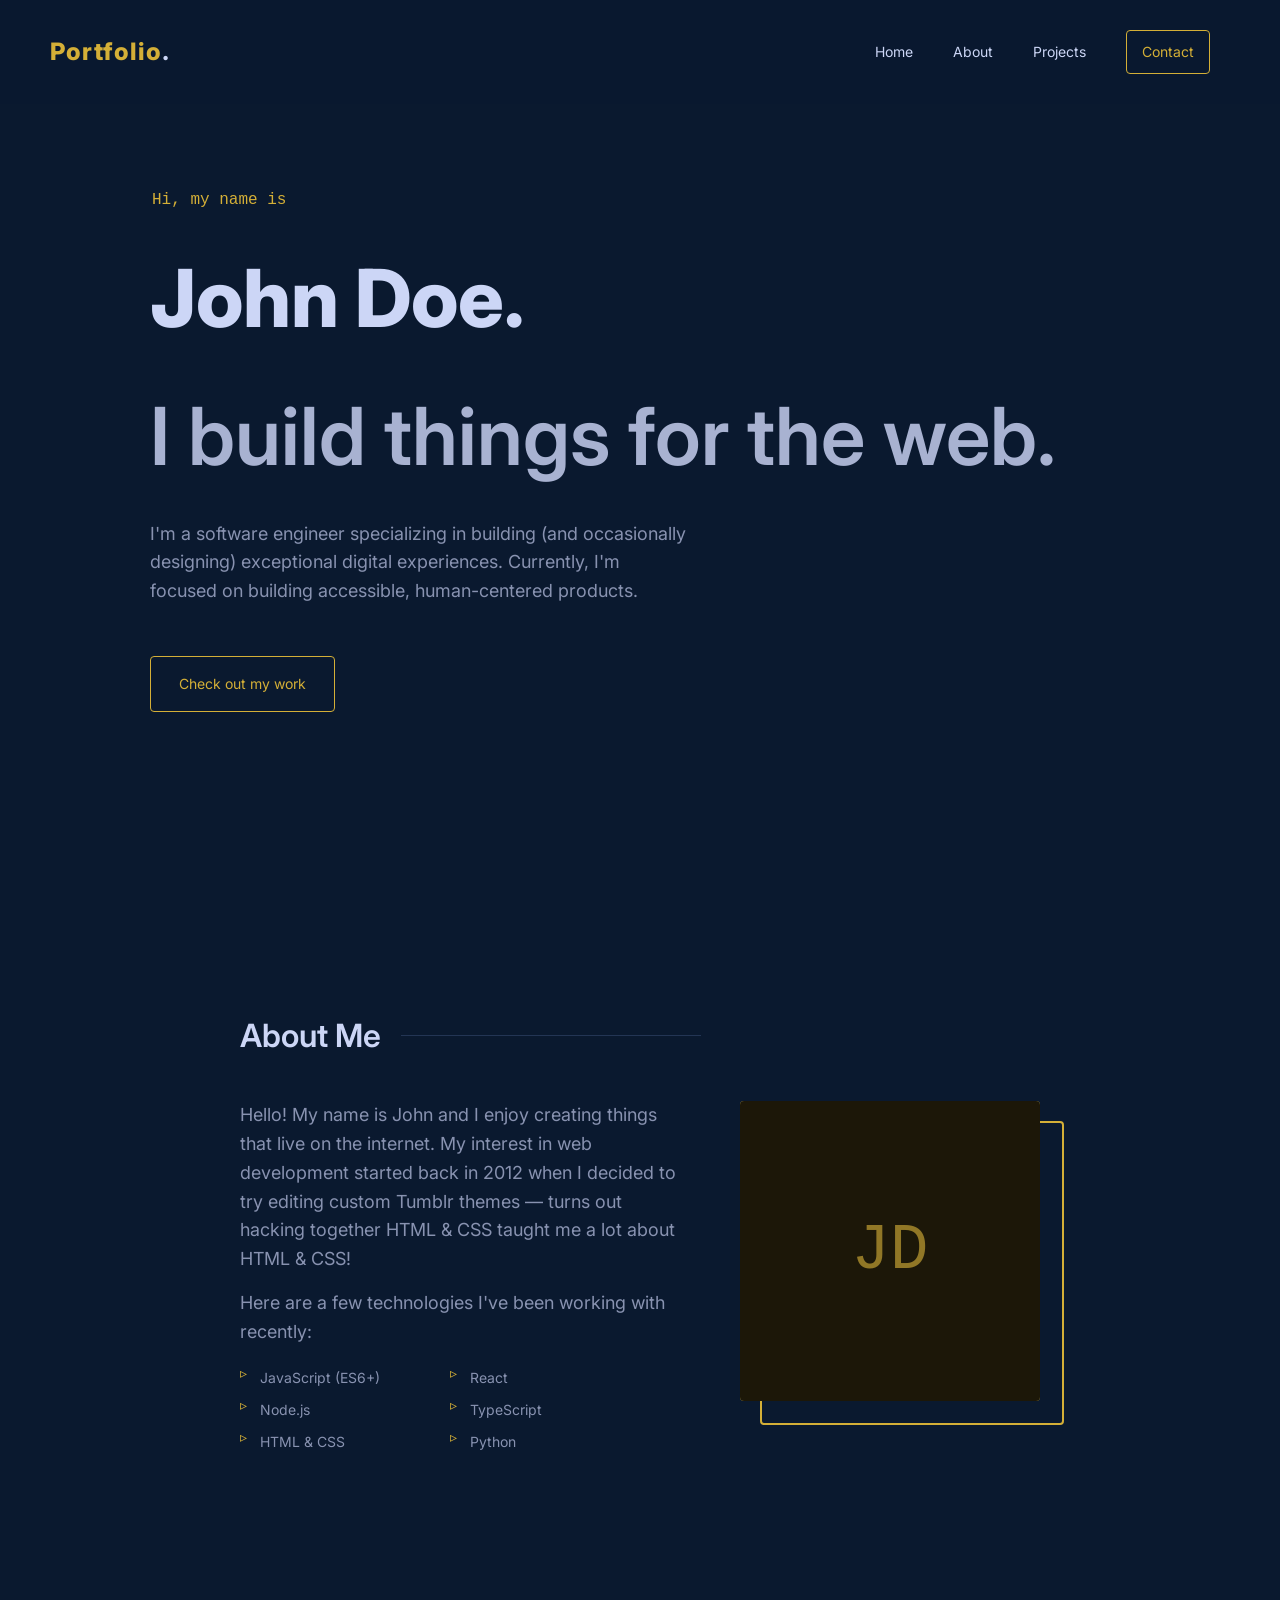
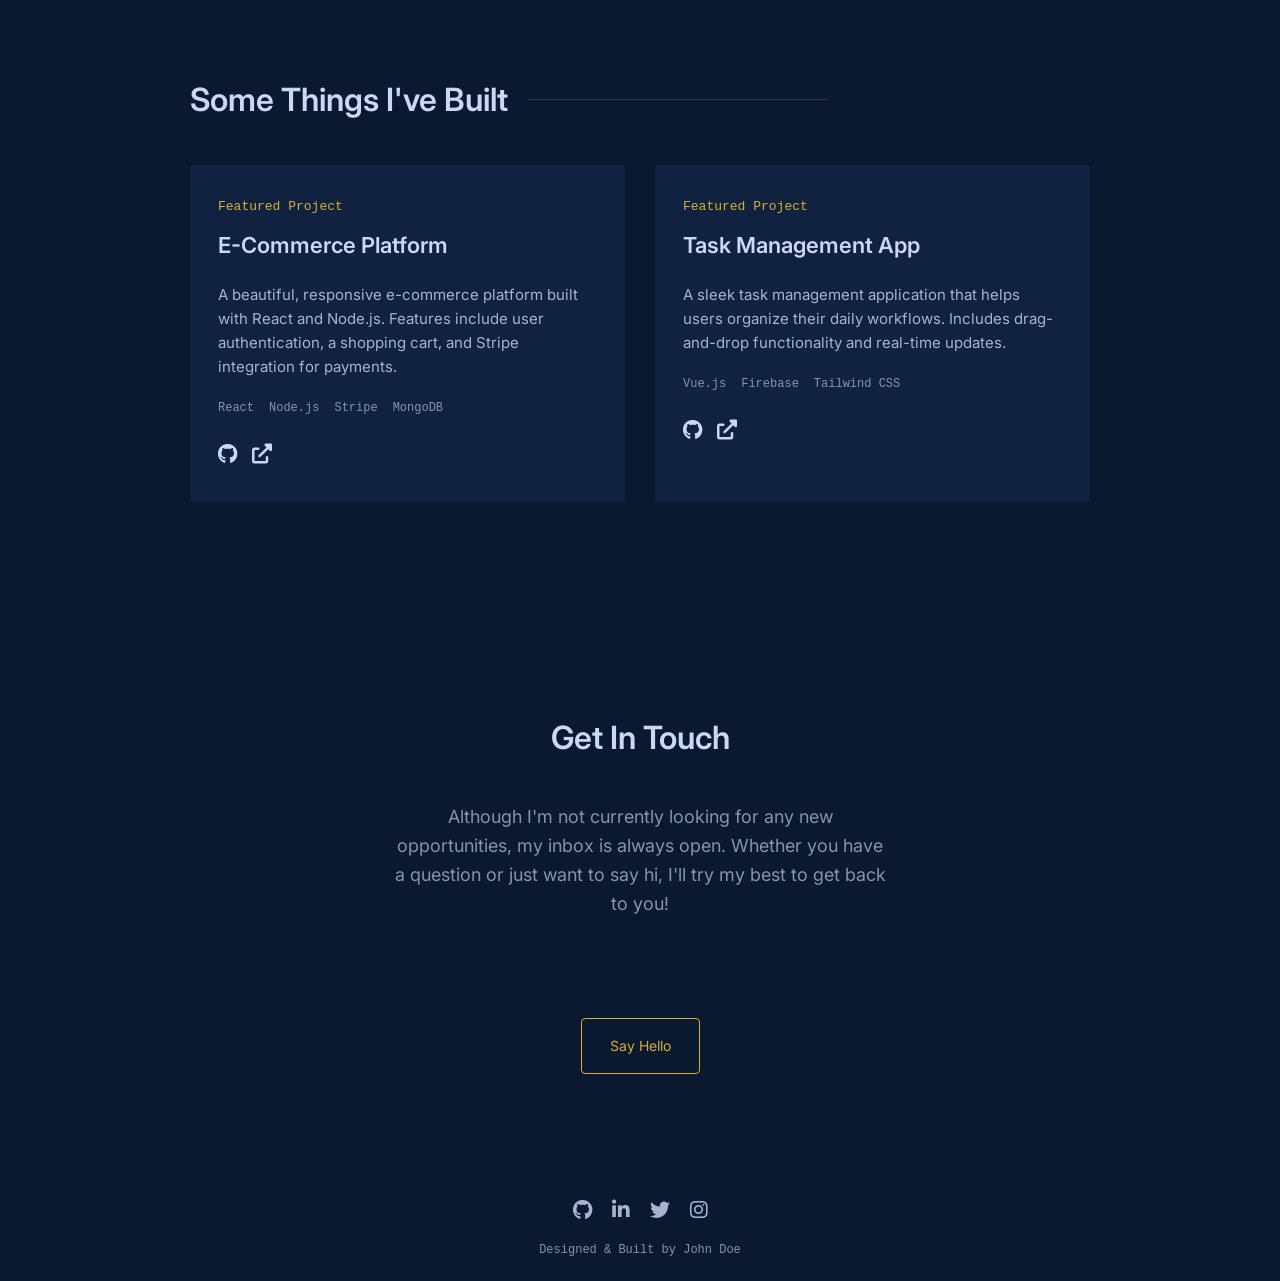
==== index.html @ 01608cf4 "Add files via upload" ====
<!DOCTYPE html>
<html lang="en">

<head>
    <meta charset="UTF-8">
    <meta name="viewport" content="width=device-width, initial-scale=1.0">
    <title>Modern Portfolio</title>
    <link rel="stylesheet" href="style.css">
    <link href="https://fonts.googleapis.com/css2?family=Inter:wght@300;400;600;800&display=swap" rel="stylesheet">
    <link rel="stylesheet" href="https://cdnjs.cloudflare.com/ajax/libs/font-awesome/6.0.0/css/all.min.css">
</head>

<body>
    <nav class="navbar">
        <div class="logo">Portfolio<span>.</span></div>
        <ul class="nav-links">
            <li><a href="#home">Home</a></li>
            <li><a href="#about">About</a></li>
            <li><a href="#projects">Projects</a></li>
            <li><a href="#contact" class="btn-contact-nav">Contact</a></li>
        </ul>
        <div class="hamburger">
            <span class="bar"></span>
            <span class="bar"></span>
            <span class="bar"></span>
        </div>
    </nav>

    <section id="home" class="hero">
        <div class="hero-content">
            <p class="greeting">Hi, my name is</p>
            <h1 class="name">John Doe.</h1>
            <h2 class="title">I build things for the web.</h2>
            <p class="description">
                I'm a software engineer specializing in building (and occasionally designing) exceptional digital
                experiences. Currently, I'm focused on building accessible, human-centered products.
            </p>
            <a href="#projects" class="btn-primary">Check out my work</a>
        </div>
        <div class="hero-graphic">
            <div class="circle"></div>
        </div>
    </section>

    <section id="about" class="about">
        <h2 class="section-title">About Me</h2>
        <div class="about-content">
            <div class="about-text">
                <p>Hello! My name is John and I enjoy creating things that live on the internet. My interest in web
                    development started back in 2012 when I decided to try editing custom Tumblr themes — turns out
                    hacking together HTML & CSS taught me a lot about HTML & CSS!</p>
                <p>Here are a few technologies I've been working with recently:</p>
                <ul class="skills-list">
                    <li>JavaScript (ES6+)</li>
                    <li>React</li>
                    <li>Node.js</li>
                    <li>TypeScript</li>
                    <li>HTML & CSS</li>
                    <li>Python</li>
                </ul>
            </div>
            <div class="about-image">
                <div class="image-wrapper">
                    <!-- Placeholder for profile image -->
                    <div class="profile-placeholder">JD</div>
                </div>
            </div>
        </div>
    </section>

    <section id="projects" class="projects">
        <h2 class="section-title">Some Things I've Built</h2>
        <div class="project-grid">
            <div class="project-card">
                <div class="project-content">
                    <p class="project-overline">Featured Project</p>
                    <h3 class="project-title">E-Commerce Platform</h3>
                    <div class="project-description">
                        <p>A beautiful, responsive e-commerce platform built with React and Node.js. Features include
                            user authentication, a shopping cart, and Stripe integration for payments.</p>
                    </div>
                    <ul class="project-tech-list">
                        <li>React</li>
                        <li>Node.js</li>
                        <li>Stripe</li>
                        <li>MongoDB</li>
                    </ul>
                    <div class="project-links">
                        <a href="#"><i class="fab fa-github"></i></a>
                        <a href="#"><i class="fas fa-external-link-alt"></i></a>
                    </div>
                </div>
            </div>
            <div class="project-card">
                <div class="project-content">
                    <p class="project-overline">Featured Project</p>
                    <h3 class="project-title">Task Management App</h3>
                    <div class="project-description">
                        <p>A sleek task management application that helps users organize their daily workflows. Includes
                            drag-and-drop functionality and real-time updates.</p>
                    </div>
                    <ul class="project-tech-list">
                        <li>Vue.js</li>
                        <li>Firebase</li>
                        <li>Tailwind CSS</li>
                    </ul>
                    <div class="project-links">
                        <a href="#"><i class="fab fa-github"></i></a>
                        <a href="#"><i class="fas fa-external-link-alt"></i></a>
                    </div>
                </div>
            </div>
        </div>
    </section>

    <section id="contact" class="contact">
        <h2 class="section-title center">Get In Touch</h2>
        <p class="contact-desc">
            Although I'm not currently looking for any new opportunities, my inbox is always open. Whether you have a
            question or just want to say hi, I'll try my best to get back to you!
        </p>
        <a href="mailto:hello@example.com" class="btn-primary">Say Hello</a>
    </section>

    <footer>
        <div class="social-links">
            <a href="#"><i class="fab fa-github"></i></a>
            <a href="#"><i class="fab fa-linkedin-in"></i></a>
            <a href="#"><i class="fab fa-twitter"></i></a>
            <a href="#"><i class="fab fa-instagram"></i></a>
        </div>
        <p>Designed & Built by John Doe</p>
    </footer>

    <script src="script.js"></script>
</body>

</html>
---- style.css ----
:root {
    --navy: #0a192f;
    --light-navy: #112240;
    --lightest-navy: #233554;
    --gold: #D4AF37;
    --gold-dim: rgba(212, 175, 55, 0.2);
    --gold-bright: #FFD700;
    --slate: #8892b0;
    --light-slate: #a8b2d1;
    --lightest-slate: #ccd6f6;
    --white: #e6f1ff;
    --font-main: 'Inter', sans-serif;
    --transition: all 0.25s cubic-bezier(0.645, 0.045, 0.355, 1);
}

* {
    margin: 0;
    padding: 0;
    box-sizing: border-box;
    scroll-behavior: smooth;
}

body {
    background-color: var(--navy);
    color: var(--slate);
    font-family: var(--font-main);
    line-height: 1.6;
    overflow-x: hidden;
}

h1,
h2,
h3,
h4,
h5,
h6 {
    color: var(--lightest-slate);
    font-weight: 600;
}

a {
    display: inline-block;
    text-decoration: none;
    text-decoration-skip-ink: auto;
    color: inherit;
    transition: var(--transition);
}

a:hover {
    color: var(--gold);
}

/* Utilities */
.section-title {
    display: flex;
    align-items: center;
    position: relative;
    margin: 10px 0 40px;
    width: 100%;
    font-size: clamp(26px, 5vw, 32px);
    white-space: nowrap;
}

.section-title::after {
    content: "";
    display: block;
    position: relative;
    top: 0px;
    width: 300px;
    height: 1px;
    margin-left: 20px;
    background-color: var(--lightest-navy);
}

.section-title.center {
    justify-content: center;
}

.section-title.center::after,
.section-title.center::before {
    display: none;
}

.btn-primary {
    color: var(--gold);
    background-color: transparent;
    border: 1px solid var(--gold);
    border-radius: 4px;
    padding: 1.25rem 1.75rem;
    font-size: 14px;
    font-weight: 400;
    line-height: 1;
    cursor: pointer;
    transition: var(--transition);
    margin-top: 50px;
    display: inline-block;
}

.btn-primary:hover {
    background-color: var(--gold-dim);
    transform: translateY(-3px);
}

/* Navbar */
.navbar {
    display: flex;
    justify-content: space-between;
    align-items: center;
    padding: 30px 50px;
    position: fixed;
    top: 0;
    width: 100%;
    background-color: rgba(10, 25, 47, 0.85);
    backdrop-filter: blur(10px);
    z-index: 100;
    transition: var(--transition);
}

.navbar.scrolled {
    padding: 15px 50px;
    box-shadow: 0 10px 30px -10px rgba(2, 12, 27, 0.7);
}

.logo {
    font-size: 1.5rem;
    font-weight: 800;
    color: var(--gold);
    letter-spacing: 1px;
}

.logo span {
    color: var(--lightest-slate);
}

.nav-links {
    display: flex;
    list-style: none;
    align-items: center;
}

.nav-links li {
    margin: 0 20px;
}

.nav-links a {
    color: var(--lightest-slate);
    font-size: 14px;
}

.nav-links a:hover {
    color: var(--gold);
}

.btn-contact-nav {
    color: var(--gold) !important;
    border: 1px solid var(--gold);
    padding: 10px 15px;
    border-radius: 4px;
}

.btn-contact-nav:hover {
    background-color: var(--gold-dim);
}

.hamburger {
    display: none;
    cursor: pointer;
}

.bar {
    display: block;
    width: 25px;
    height: 3px;
    margin: 5px auto;
    -webkit-transition: all 0.3s ease-in-out;
    transition: all 0.3s ease-in-out;
    background-color: var(--gold);
}

/* Hero Section */
.hero {
    display: flex;
    align-items: center;
    min-height: 100vh;
    padding: 0 150px;
    position: relative;
}

.greeting {
    color: var(--gold);
    margin: 0 0 20px 2px;
    font-family: monospace;
    font-size: 16px;
}

.name {
    font-size: clamp(40px, 8vw, 80px);
    margin: 0;
    font-weight: 800;
    color: var(--lightest-slate);
}

.title {
    font-size: clamp(40px, 8vw, 80px);
    margin-top: 10px;
    color: var(--light-slate);
    font-weight: 600;
}

.description {
    margin: 20px 0 0;
    max-width: 540px;
    font-size: 18px;
}

/* About Section */
.about {
    max-width: 900px;
    margin: 0 auto;
    padding: 100px 50px;
}

.about-content {
    display: grid;
    grid-template-columns: 3fr 2fr;
    gap: 50px;
}

.about-text p {
    margin-bottom: 15px;
    font-size: 18px;
}

.skills-list {
    display: grid;
    grid-template-columns: repeat(2, minmax(140px, 200px));
    gap: 0 10px;
    padding: 0;
    margin: 20px 0 0;
    overflow: hidden;
    list-style: none;
}

.skills-list li {
    position: relative;
    margin-bottom: 10px;
    padding-left: 20px;
    font-size: 14px;
    color: var(--slate);
}

.skills-list li::before {
    content: "▹";
    position: absolute;
    left: 0;
    color: var(--gold);
    font-size: 14px;
    line-height: 12px;
}

.about-image {
    position: relative;
    max-width: 300px;
}

.image-wrapper {
    position: relative;
    border-radius: 4px;
    background-color: var(--gold);
    transition: var(--transition);
}

.image-wrapper::before {
    content: "";
    position: absolute;
    top: 20px;
    left: 20px;
    width: 100%;
    height: 100%;
    border: 2px solid var(--gold);
    border-radius: 4px;
    z-index: -1;
    transition: var(--transition);
}

.image-wrapper:hover::before {
    top: 15px;
    left: 15px;
}

.profile-placeholder {
    width: 100%;
    aspect-ratio: 1;
    background-color: var(--light-navy);
    border-radius: 4px;
    display: flex;
    align-items: center;
    justify-content: center;
    font-size: 4rem;
    color: var(--gold);
    font-family: monospace;
    mix-blend-mode: multiply;
    filter: grayscale(100%) contrast(1);
    transition: var(--transition);
}

.image-wrapper:hover .profile-placeholder {
    filter: none;
    mix-blend-mode: normal;
}

/* Projects Section */
.projects {
    max-width: 1000px;
    margin: 0 auto;
    padding: 100px 50px;
}

.project-grid {
    display: grid;
    gap: 30px;
    grid-template-columns: repeat(auto-fill, minmax(300px, 1fr));
}

.project-card {
    background-color: var(--light-navy);
    border-radius: 4px;
    padding: 2rem 1.75rem;
    transition: var(--transition);
    position: relative;
    height: 100%;
}

.project-card:hover {
    transform: translateY(-7px);
    box-shadow: 0 10px 30px -15px rgba(2, 12, 27, 0.7);
}

.project-overline {
    color: var(--gold);
    font-family: monospace;
    font-size: 13px;
    margin-bottom: 10px;
}

.project-title {
    color: var(--lightest-slate);
    font-size: 22px;
    margin-bottom: 20px;
}

.project-description {
    color: var(--light-slate);
    font-size: 15px;
    margin-bottom: 20px;
}

.project-tech-list {
    display: flex;
    flex-wrap: wrap;
    list-style: none;
    padding: 0;
    margin-bottom: 20px;
    column-gap: 15px;
}

.project-tech-list li {
    font-family: monospace;
    font-size: 12px;
    color: var(--slate);
}

.project-links {
    display: flex;
    gap: 15px;
}

.project-links a {
    color: var(--lightest-slate);
    font-size: 20px;
}

.project-links a:hover {
    color: var(--gold);
}

/* Contact Section */
.contact {
    max-width: 600px;
    margin: 0 auto;
    padding: 100px 50px;
    text-align: center;
}

.contact-desc {
    margin-bottom: 50px;
    font-size: 18px;
}

/* Footer */
footer {
    padding: 20px;
    text-align: center;
    display: flex;
    flex-direction: column;
    align-items: center;
}

.social-links {
    display: flex;
    gap: 20px;
    margin-bottom: 15px;
}

.social-links a {
    color: var(--light-slate);
    font-size: 20px;
}

.social-links a:hover {
    color: var(--gold);
    transform: translateY(-3px);
}

footer p {
    font-family: monospace;
    font-size: 12px;
    color: var(--slate);
}

/* Media Queries */
@media (max-width: 1080px) {
    .hero {
        padding: 0 100px;
    }
}

@media (max-width: 768px) {
    .navbar {
        padding: 20px;
    }

    .navbar.scrolled {
        padding: 10px 20px;
    }

    .hamburger {
        display: block;
        z-index: 101;
    }

    .hamburger.active .bar:nth-child(2) {
        opacity: 0;
    }

    .hamburger.active .bar:nth-child(1) {
        transform: translateY(8px) rotate(45deg);
    }

    .hamburger.active .bar:nth-child(3) {
        transform: translateY(-8px) rotate(-45deg);
    }

    .nav-links {
        position: fixed;
        right: -100%;
        top: 0;
        flex-direction: column;
        background-color: var(--light-navy);
        width: 70%;
        height: 100vh;
        justify-content: center;
        transition: 0.3s;
        box-shadow: -10px 0px 30px -15px rgba(2, 12, 27, 0.7);
    }

    .nav-links.active {
        right: 0;
    }

    .nav-links li {
        margin: 20px 0;
    }

    .hero {
        padding: 0 50px;
    }

    .about-content {
        grid-template-columns: 1fr;
    }

    .about-image {
        margin: 50px auto 0;
    }
}

@media (max-width: 480px) {
    .hero {
        padding: 0 25px;
    }

    .about,
    .projects,
    .contact {
        padding: 80px 25px;
    }
}
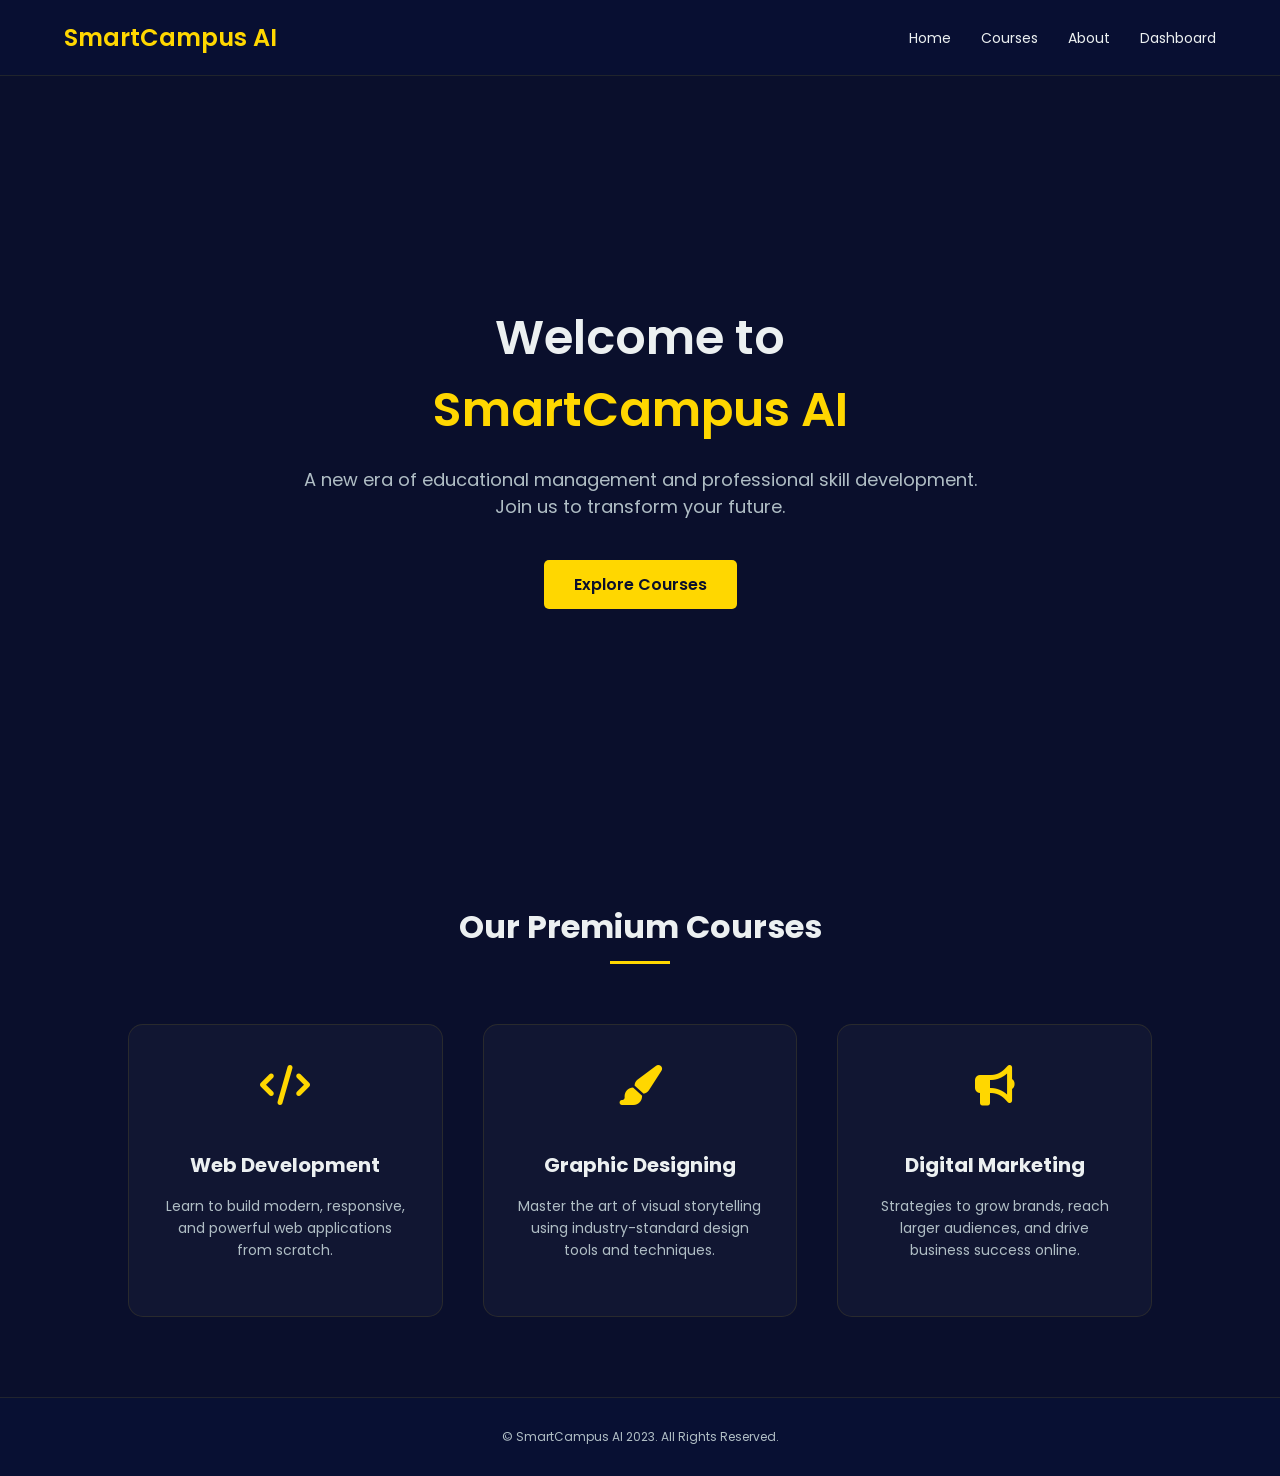
==== commit 573b9d06: "Rename index.html.txt to index.html" ====
--- a/index.html
+++ b/index.html
@@ -1,138 +1,245 @@
-<!DOCTYPE html>
-<html lang="en">
-
-<head>
-    <meta charset="UTF-8">
-    <meta name="viewport" content="width=device-width, initial-scale=1.0">
-    <title>Modern Portfolio</title>
-    <link rel="stylesheet" href="style.css">
-    <link href="https://fonts.googleapis.com/css2?family=Inter:wght@300;400;600;800&display=swap" rel="stylesheet">
-    <link rel="stylesheet" href="https://cdnjs.cloudflare.com/ajax/libs/font-awesome/6.0.0/css/all.min.css">
-</head>
-
-<body>
-    <nav class="navbar">
-        <div class="logo">Portfolio<span>.</span></div>
-        <ul class="nav-links">
-            <li><a href="#home">Home</a></li>
-            <li><a href="#about">About</a></li>
-            <li><a href="#projects">Projects</a></li>
-            <li><a href="#contact" class="btn-contact-nav">Contact</a></li>
-        </ul>
-        <div class="hamburger">
-            <span class="bar"></span>
-            <span class="bar"></span>
-            <span class="bar"></span>
-        </div>
-    </nav>
-
-    <section id="home" class="hero">
-        <div class="hero-content">
-            <p class="greeting">Hi, my name is</p>
-            <h1 class="name">John Doe.</h1>
-            <h2 class="title">I build things for the web.</h2>
-            <p class="description">
-                I'm a software engineer specializing in building (and occasionally designing) exceptional digital
-                experiences. Currently, I'm focused on building accessible, human-centered products.
-            </p>
-            <a href="#projects" class="btn-primary">Check out my work</a>
-        </div>
-        <div class="hero-graphic">
-            <div class="circle"></div>
-        </div>
-    </section>
-
-    <section id="about" class="about">
-        <h2 class="section-title">About Me</h2>
-        <div class="about-content">
-            <div class="about-text">
-                <p>Hello! My name is John and I enjoy creating things that live on the internet. My interest in web
-                    development started back in 2012 when I decided to try editing custom Tumblr themes — turns out
-                    hacking together HTML & CSS taught me a lot about HTML & CSS!</p>
-                <p>Here are a few technologies I've been working with recently:</p>
-                <ul class="skills-list">
-                    <li>JavaScript (ES6+)</li>
-                    <li>React</li>
-                    <li>Node.js</li>
-                    <li>TypeScript</li>
-                    <li>HTML & CSS</li>
-                    <li>Python</li>
-                </ul>
-            </div>
-            <div class="about-image">
-                <div class="image-wrapper">
-                    <!-- Placeholder for profile image -->
-                    <div class="profile-placeholder">JD</div>
-                </div>
-            </div>
-        </div>
-    </section>
-
-    <section id="projects" class="projects">
-        <h2 class="section-title">Some Things I've Built</h2>
-        <div class="project-grid">
-            <div class="project-card">
-                <div class="project-content">
-                    <p class="project-overline">Featured Project</p>
-                    <h3 class="project-title">E-Commerce Platform</h3>
-                    <div class="project-description">
-                        <p>A beautiful, responsive e-commerce platform built with React and Node.js. Features include
-                            user authentication, a shopping cart, and Stripe integration for payments.</p>
-                    </div>
-                    <ul class="project-tech-list">
-                        <li>React</li>
-                        <li>Node.js</li>
-                        <li>Stripe</li>
-                        <li>MongoDB</li>
-                    </ul>
-                    <div class="project-links">
-                        <a href="#"><i class="fab fa-github"></i></a>
-                        <a href="#"><i class="fas fa-external-link-alt"></i></a>
-                    </div>
-                </div>
-            </div>
-            <div class="project-card">
-                <div class="project-content">
-                    <p class="project-overline">Featured Project</p>
-                    <h3 class="project-title">Task Management App</h3>
-                    <div class="project-description">
-                        <p>A sleek task management application that helps users organize their daily workflows. Includes
-                            drag-and-drop functionality and real-time updates.</p>
-                    </div>
-                    <ul class="project-tech-list">
-                        <li>Vue.js</li>
-                        <li>Firebase</li>
-                        <li>Tailwind CSS</li>
-                    </ul>
-                    <div class="project-links">
-                        <a href="#"><i class="fab fa-github"></i></a>
-                        <a href="#"><i class="fas fa-external-link-alt"></i></a>
-                    </div>
-                </div>
-            </div>
-        </div>
-    </section>
-
-    <section id="contact" class="contact">
-        <h2 class="section-title center">Get In Touch</h2>
-        <p class="contact-desc">
-            Although I'm not currently looking for any new opportunities, my inbox is always open. Whether you have a
-            question or just want to say hi, I'll try my best to get back to you!
-        </p>
-        <a href="mailto:hello@example.com" class="btn-primary">Say Hello</a>
-    </section>
-
-    <footer>
-        <div class="social-links">
-            <a href="#"><i class="fab fa-github"></i></a>
-            <a href="#"><i class="fab fa-linkedin-in"></i></a>
-            <a href="#"><i class="fab fa-twitter"></i></a>
-            <a href="#"><i class="fab fa-instagram"></i></a>
-        </div>
-        <p>Designed & Built by John Doe</p>
-    </footer>
-
-    <script src="script.js"></script>
-</body>
-
-</html>+<!DOCTYPE html>
+<html lang="en">
+<head>
+    <meta charset="UTF-8">
+    <meta name="viewport" content="width=device-width, initial-scale=1.0">
+    <title>Homepage | SmartCampus AI</title>
+    <link href="https://fonts.googleapis.com/css2?family=Poppins:wght@300;400;600&family=Noto+Nastaliq+Urdu&display=swap" rel="stylesheet">
+    <link rel="stylesheet" href="https://cdnjs.cloudflare.com/ajax/libs/font-awesome/6.0.0/css/all.min.css">
+    <style>
+        :root {
+            --bg: #0a0f2c; /* Main Premium Navy Blue */
+            --card-bg: rgba(255, 255, 255, 0.03);
+            --gold: #FFD700;
+            --text-light: #ecf0f1;
+            --text-dark: #b0bec5;
+        }
+
+        body {
+            font-family: 'Poppins', sans-serif;
+            background: var(--bg);
+            color: var(--text-light);
+            margin: 0;
+            padding: 0;
+            overflow-x: hidden;
+        }
+
+        /* --- Header / Navbar --- */
+        .navbar {
+            display: flex;
+            justify-content: space-between;
+            align-items: center;
+            padding: 20px 5%;
+            background: rgba(8, 16, 51, 0.9);
+            position: sticky;
+            top: 0;
+            z-index: 1000;
+            border-bottom: 1px solid rgba(255,215,0,0.1);
+        }
+
+        .logo {
+            color: var(--gold);
+            font-size: 24px;
+            font-weight: 600;
+            text-decoration: none;
+        }
+
+        .nav-links {
+            list-style: none;
+            display: flex;
+            gap: 30px;
+            margin: 0;
+        }
+
+        .nav-links a {
+            text-decoration: none;
+            color: var(--text-light);
+            font-size: 14px;
+            transition: 0.3s;
+        }
+
+        .nav-links a:hover {
+            color: var(--gold);
+        }
+
+        /* --- Banner Section --- */
+        .hero-banner {
+            position: relative;
+            width: 100%;
+            height: 80vh; /* Banner height */
+            background-image: linear-gradient(rgba(10, 15, 44, 0.7), rgba(10, 15, 44, 0.9)), 
+                              url('https://images.unsplash.com/photo-1517245386807-bb43f82c33c4?q=80&w=2070'); /* Professional team image */
+            background-size: cover;
+            background-position: center;
+            display: flex;
+            justify-content: center;
+            align-items: center;
+            text-align: center;
+            color: var(--text-light);
+            padding: 0 10%;
+            box-sizing: border-box;
+        }
+
+        .hero-content h1 {
+            font-size: 48px;
+            margin-bottom: 20px;
+            font-weight: 600;
+        }
+        
+        .hero-content h1 span {
+            color: var(--gold);
+        }
+
+        .hero-content p {
+            font-size: 18px;
+            color: var(--text-dark);
+            max-width: 700px;
+            margin: 0 auto 40px auto;
+        }
+
+        .btn-gold {
+            display: inline-block;
+            padding: 12px 30px;
+            background: var(--gold);
+            color: var(--bg);
+            text-decoration: none;
+            border-radius: 5px;
+            font-weight: 600;
+            transition: 0.3s;
+        }
+
+        .btn-gold:hover {
+            transform: translateY(-3px);
+            box-shadow: 0 5px 15px rgba(255, 215, 0, 0.3);
+        }
+
+        /* --- Courses/Services Section --- */
+        .courses-section {
+            padding: 80px 10%;
+            text-align: center;
+        }
+
+        .section-title {
+            font-size: 32px;
+            margin-bottom: 60px;
+            position: relative;
+            display: inline-block;
+        }
+        
+        .section-title::after {
+            content: '';
+            display: block;
+            width: 60px;
+            height: 3px;
+            background: var(--gold);
+            margin: 10px auto 0 auto;
+        }
+
+        .courses-grid {
+            display: grid;
+            grid-template-columns: repeat(auto-fit, minmax(300px, 1fr));
+            gap: 40px;
+        }
+
+        .course-card {
+            background: var(--card-bg);
+            border: 1px solid rgba(255,215,0,0.1);
+            padding: 40px 30px;
+            border-radius: 15px;
+            transition: 0.3s;
+            cursor: pointer;
+        }
+
+        .course-card:hover {
+            transform: translateY(-10px);
+            border-color: var(--gold);
+            box-shadow: 0 10px 30px rgba(255, 215, 0, 0.1);
+        }
+
+        .course-icon {
+            font-size: 40px;
+            color: var(--gold);
+            margin-bottom: 25px;
+        }
+
+        .course-card h3 {
+            font-size: 20px;
+            margin-bottom: 15px;
+            color: var(--text-light);
+        }
+
+        .course-card p {
+            font-size: 14px;
+            color: var(--text-dark);
+            line-height: 1.6;
+        }
+
+        /* --- Footer --- */
+        footer {
+            padding: 30px;
+            background: rgba(8, 16, 51, 1);
+            text-align: center;
+            border-top: 1px solid rgba(255,215,0,0.1);
+            font-size: 12px;
+            color: var(--text-dark);
+        }
+
+        /* --- Mobile Responsive --- */
+        @media (max-width: 768px) {
+            .navbar { flex-direction: column; gap: 10px; }
+            .hero-content h1 { font-size: 32px; }
+            .hero-content p { font-size: 16px; }
+            .hero-banner { height: 60vh; }
+        }
+    </style>
+</head>
+<body>
+
+    <nav class="navbar">
+        <a href="#" class="logo">SmartCampus AI</a>
+        <ul class="nav-links">
+            <li><a href="#">Home</a></li>
+            <li><a href="#">Courses</a></li>
+            <li><a href="#">About</a></li>
+            <li><a href="dashboard.html">Dashboard</a></li>
+        </ul>
+    </nav>
+
+    <section class="hero-banner">
+        <div class="hero-content">
+            <h1>Welcome to <br><span>SmartCampus AI</span></h1>
+            <p>A new era of educational management and professional skill development. Join us to transform your future.</p>
+            <a href="#" class="btn-gold">Explore Courses</a>
+        </div>
+    </section>
+
+    <section class="courses-section">
+        <h2 class="section-title">Our Premium Courses</h2>
+
+        <div class="courses-grid">
+            <div class="course-card">
+                <i class="fas fa-code course-icon"></i>
+                <h3>Web Development</h3>
+                <p>Learn to build modern, responsive, and powerful web applications from scratch.</p>
+            </div>
+
+            <div class="course-card">
+                <i class="fas fa-paint-brush course-icon"></i>
+                <h3>Graphic Designing</h3>
+                <p>Master the art of visual storytelling using industry-standard design tools and techniques.</p>
+            </div>
+
+            <div class="course-card">
+                <i class="fas fa-bullhorn course-icon"></i>
+                <h3>Digital Marketing</h3>
+                <p>Strategies to grow brands, reach larger audiences, and drive business success online.</p>
+            </div>
+        </div>
+    </section>
+
+    <footer>
+        © SmartCampus AI 2023. All Rights Reserved.
+    </footer>
+
+</body>
+</html>
